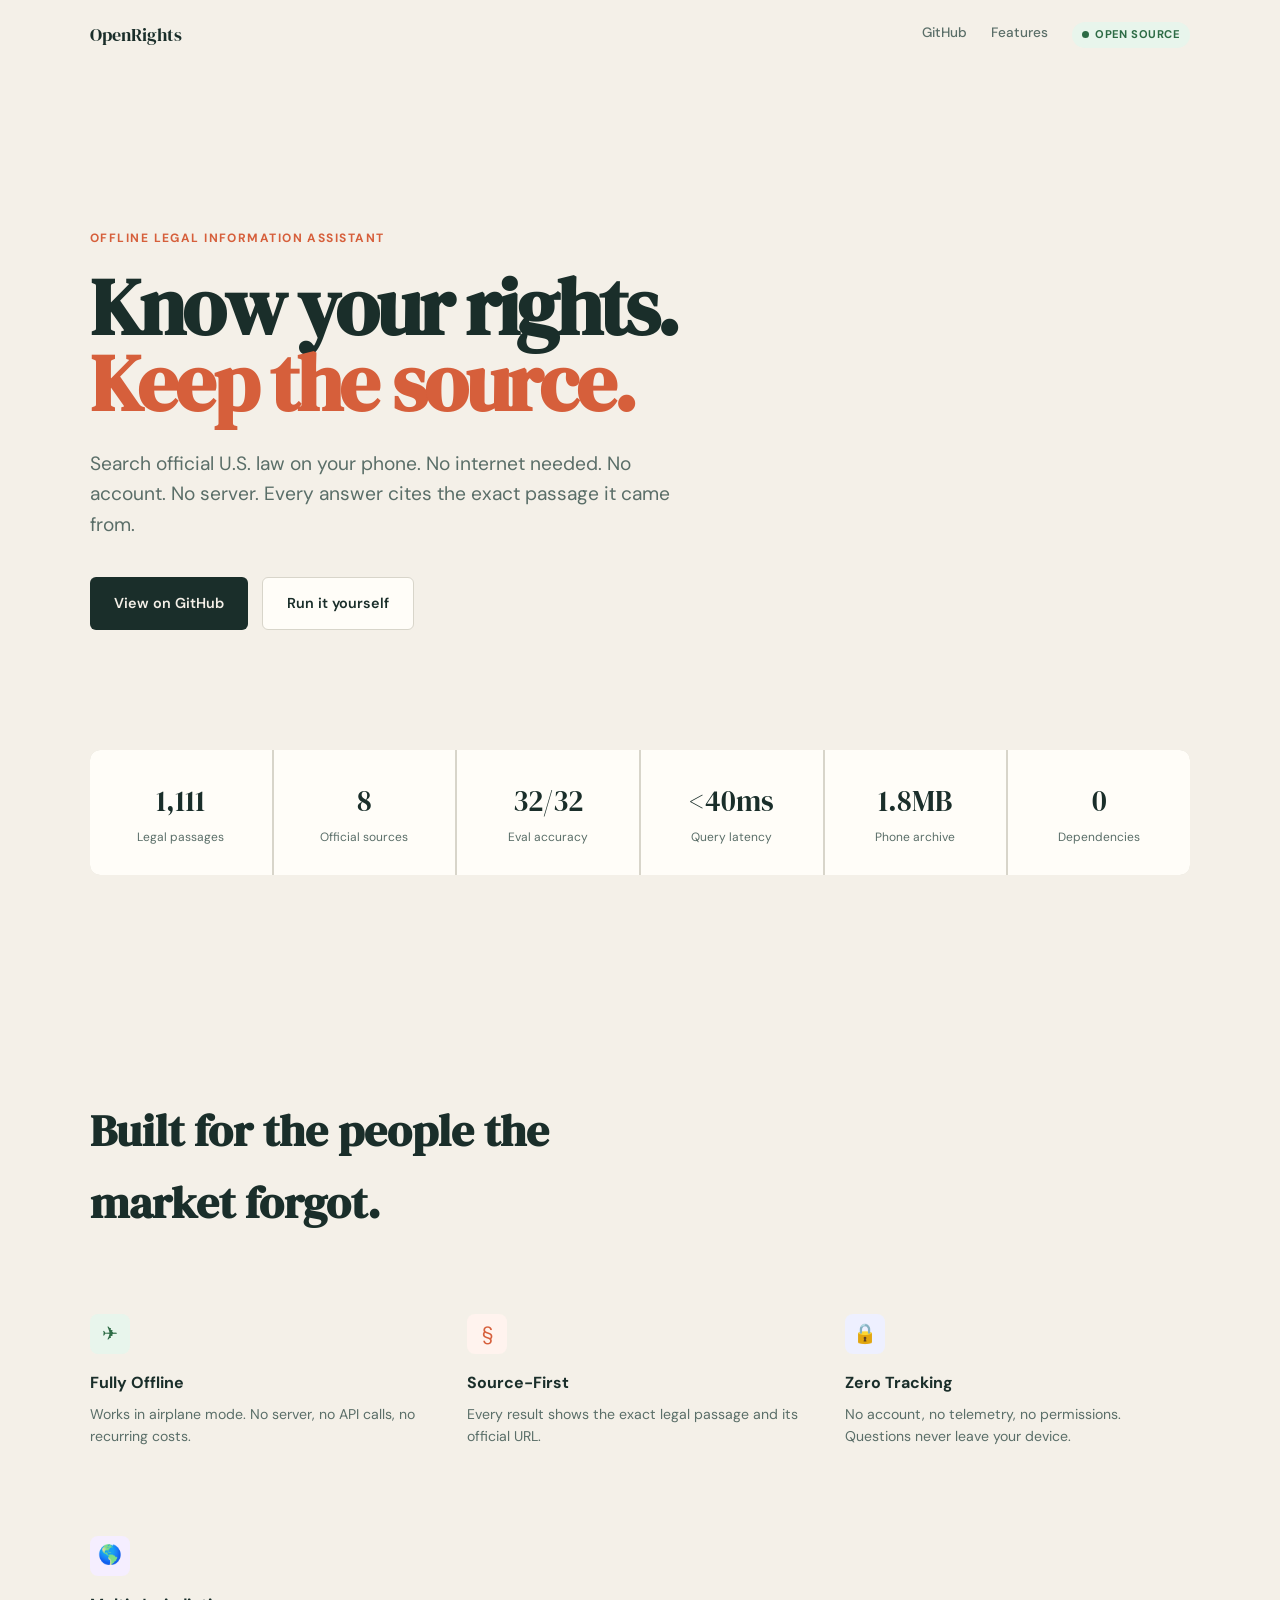
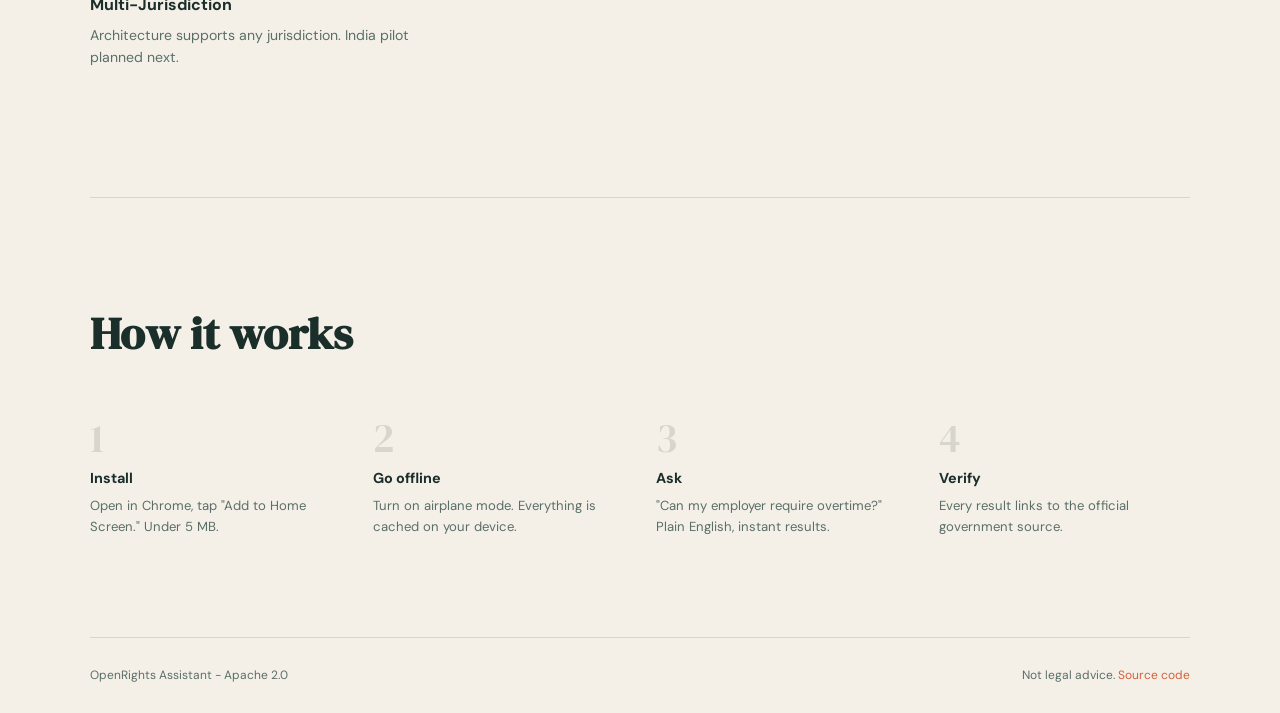
==== docs/index.html @ 6da17aef "Improve result quality: smaller chunks, plain-language FAQs, keyword highlighting - Reduce chunk siz" ====
<!doctype html>
<html lang="en">
<head>
<meta charset="utf-8">
<meta name="viewport" content="width=device-width, initial-scale=1">
<title>OpenRights Assistant - Offline Legal Information</title>
<link rel="preconnect" href="https://fonts.googleapis.com">
<link href="https://fonts.googleapis.com/css2?family=DM+Sans:ital,opsz,wght@0,9..40,400;0,9..40,500;0,9..40,700;1,9..40,400&family=DM+Serif+Display&display=swap" rel="stylesheet">
<style>
*{box-sizing:border-box;margin:0}
:root{--ink:#1a2e2a;--muted:#5a6e68;--paper:#f4f0e8;--surface:#fffdf8;--line:#d8d5ca;--accent:#d65f3b;--accent-light:#fff3ee;--green:#2d6b45;--green-light:#e8f5ec}
html{scroll-behavior:smooth}
body{background:var(--paper);color:var(--ink);font-family:'DM Sans',system-ui,sans-serif;-webkit-font-smoothing:antialiased;line-height:1.6}
a{color:var(--accent);text-decoration:none}
a:hover{text-decoration:underline}
.wrap{width:min(100% - 48px, 1100px);margin:0 auto}
nav{padding:20px 0;display:flex;justify-content:space-between;align-items:center}
nav .logo{font-family:'DM Serif Display',serif;font-size:1.15rem;color:var(--ink)}
nav .links{display:flex;gap:24px;font-size:0.85rem;font-weight:500;color:var(--muted)}
nav .links a{color:var(--muted)}
nav .links a:hover{color:var(--ink)}
.badge{display:inline-flex;align-items:center;gap:6px;background:var(--green-light);color:var(--green);padding:4px 10px;border-radius:20px;font-size:0.7rem;font-weight:700;letter-spacing:0.04em;text-transform:uppercase}
.badge i{width:7px;height:7px;background:var(--green);border-radius:50%;display:block}
.hero{padding:clamp(80px,14vw,160px) 0 clamp(60px,10vw,120px);max-width:800px}
.hero .eyebrow{font-size:0.75rem;font-weight:700;letter-spacing:0.12em;text-transform:uppercase;color:var(--accent);margin-bottom:20px}
.hero h1{font-family:'DM Serif Display',serif;font-size:clamp(2.8rem,7vw,5rem);line-height:0.95;letter-spacing:-0.035em;margin-bottom:28px}
.hero h1 em{color:var(--accent);font-style:normal}
.hero .lead{font-size:clamp(1rem,2vw,1.2rem);color:var(--muted);max-width:580px;margin-bottom:36px}
.cta-row{display:flex;gap:14px;flex-wrap:wrap}
.btn{display:inline-flex;align-items:center;gap:8px;padding:14px 24px;border-radius:6px;font-size:0.9rem;font-weight:600;transition:transform 0.1s}
.btn:hover{text-decoration:none;transform:translateY(-1px)}
.btn-primary{background:var(--ink);color:var(--paper)}
.btn-secondary{background:var(--surface);color:var(--ink);border:1px solid var(--line)}
.stats{display:grid;grid-template-columns:repeat(auto-fit,minmax(140px,1fr));gap:2px;background:var(--line);border-radius:10px;overflow:hidden;margin-bottom:clamp(60px,10vw,120px)}
.stat{background:var(--surface);padding:28px 24px;text-align:center}
.stat .num{font-family:'DM Serif Display',serif;font-size:1.8rem;color:var(--ink)}
.stat .label{font-size:0.75rem;color:var(--muted);margin-top:4px}
.features{padding:clamp(60px,10vw,100px) 0}
.features h2{font-family:'DM Serif Display',serif;font-size:clamp(1.8rem,4vw,2.8rem);margin-bottom:48px;max-width:500px}
.feat-grid{display:grid;grid-template-columns:repeat(auto-fit,minmax(260px,1fr));gap:32px}
.feat{padding:28px 0}
.feat .icon{width:40px;height:40px;border-radius:8px;display:flex;align-items:center;justify-content:center;margin-bottom:16px;font-size:1.2rem}
.feat .icon.off{background:var(--green-light);color:var(--green)}
.feat .icon.src{background:var(--accent-light);color:var(--accent)}
.feat .icon.prv{background:#eef0ff;color:#4355a0}
.feat .icon.glb{background:#f5eeff;color:#7044a0}
.feat h3{font-size:1rem;font-weight:700;margin-bottom:8px}
.feat p{font-size:0.88rem;color:var(--muted);line-height:1.55}
.how{padding:clamp(60px,10vw,100px) 0;border-top:1px solid var(--line)}
.how h2{font-family:'DM Serif Display',serif;font-size:clamp(1.8rem,4vw,2.8rem);margin-bottom:48px}
.steps{display:grid;grid-template-columns:repeat(auto-fit,minmax(200px,1fr));gap:32px;counter-reset:step}
.step{counter-increment:step}
.step::before{content:counter(step);font-family:'DM Serif Display',serif;font-size:2.5rem;color:var(--line);line-height:1}
.step h4{font-size:0.9rem;font-weight:700;margin:8px 0 6px}
.step p{font-size:0.82rem;color:var(--muted);line-height:1.55}
footer{padding:28px 0;border-top:1px solid var(--line);display:flex;justify-content:space-between;flex-wrap:wrap;gap:12px;font-size:0.75rem;color:var(--muted)}
footer a{color:var(--accent)}
@media(max-width:600px){nav .links{gap:14px}.stats{grid-template-columns:repeat(2,1fr)}.cta-row{flex-direction:column}.btn{justify-content:center}}
</style>
</head>
<body>
<div class="wrap">
<nav><span class="logo">OpenRights</span><div class="links"><a href="https://github.com/Steel84/openrights-assistant">GitHub</a><a href="#features">Features</a><span class="badge"><i></i>Open Source</span></div></nav>
<section class="hero"><p class="eyebrow">Offline Legal Information Assistant</p><h1>Know your rights.<br><em>Keep the source.</em></h1><p class="lead">Search official U.S. law on your phone. No internet needed. No account. No server. Every answer cites the exact passage it came from.</p><div class="cta-row"><a href="https://github.com/Steel84/openrights-assistant" class="btn btn-primary">View on GitHub</a><a href="https://github.com/Steel84/openrights-assistant/blob/main/RUNNING.md" class="btn btn-secondary">Run it yourself</a></div></section>
<div class="stats"><div class="stat"><div class="num">1,111</div><div class="label">Legal passages</div></div><div class="stat"><div class="num">8</div><div class="label">Official sources</div></div><div class="stat"><div class="num">32/32</div><div class="label">Eval accuracy</div></div><div class="stat"><div class="num">&lt;40ms</div><div class="label">Query latency</div></div><div class="stat"><div class="num">1.8MB</div><div class="label">Phone archive</div></div><div class="stat"><div class="num">0</div><div class="label">Dependencies</div></div></div>
<section class="features" id="features"><h2>Built for the people the market forgot.</h2><div class="feat-grid"><div class="feat"><div class="icon off">&#9992;</div><h3>Fully Offline</h3><p>Works in airplane mode. No server, no API calls, no recurring costs.</p></div><div class="feat"><div class="icon src">&#167;</div><h3>Source-First</h3><p>Every result shows the exact legal passage and its official URL.</p></div><div class="feat"><div class="icon prv">&#128274;</div><h3>Zero Tracking</h3><p>No account, no telemetry, no permissions. Questions never leave your device.</p></div><div class="feat"><div class="icon glb">&#127758;</div><h3>Multi-Jurisdiction</h3><p>Architecture supports any jurisdiction. India pilot planned next.</p></div></div></section>
<section class="how" id="how"><h2>How it works</h2><div class="steps"><div class="step"><h4>Install</h4><p>Open in Chrome, tap "Add to Home Screen." Under 5 MB.</p></div><div class="step"><h4>Go offline</h4><p>Turn on airplane mode. Everything is cached on your device.</p></div><div class="step"><h4>Ask</h4><p>"Can my employer require overtime?" Plain English, instant results.</p></div><div class="step"><h4>Verify</h4><p>Every result links to the official government source.</p></div></div></section>
<footer><span>OpenRights Assistant - Apache 2.0</span><span>Not legal advice. <a href="https://github.com/Steel84/openrights-assistant">Source code</a></span></footer>
</div>
</body>
</html>
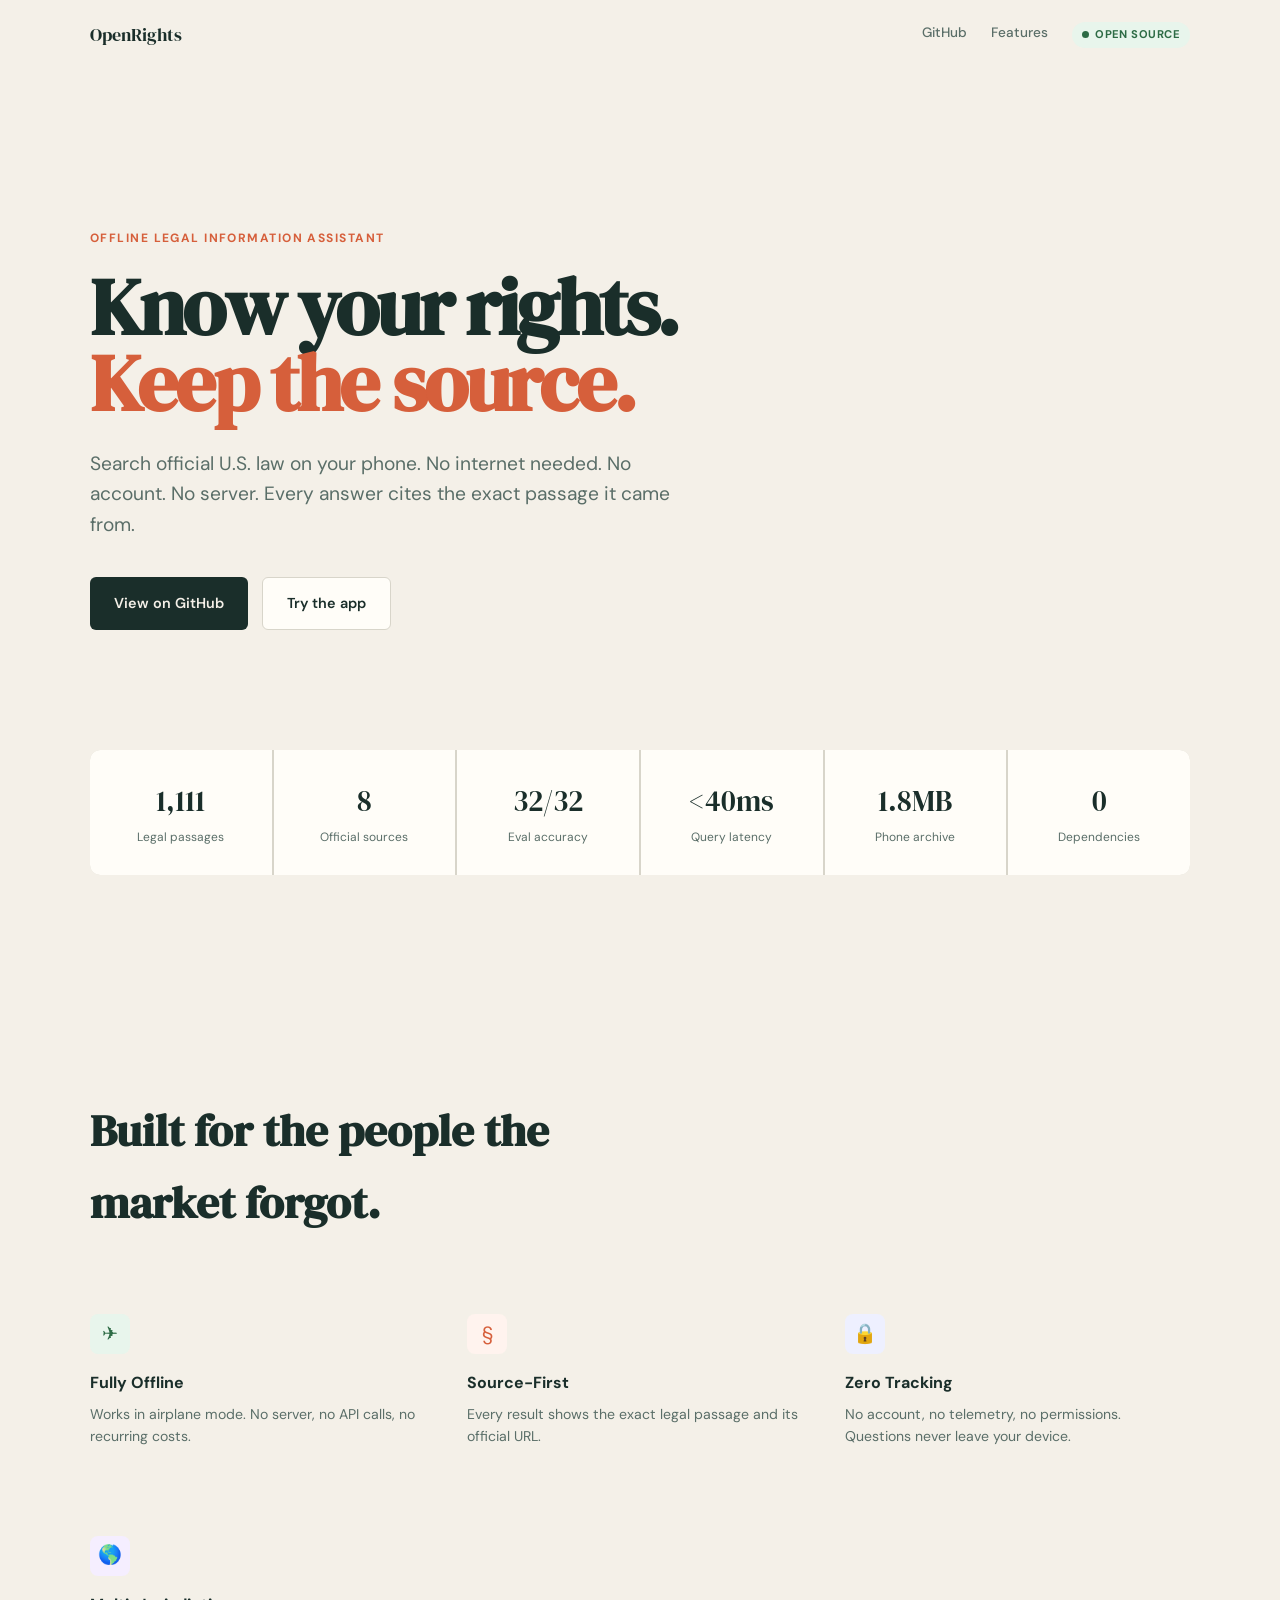
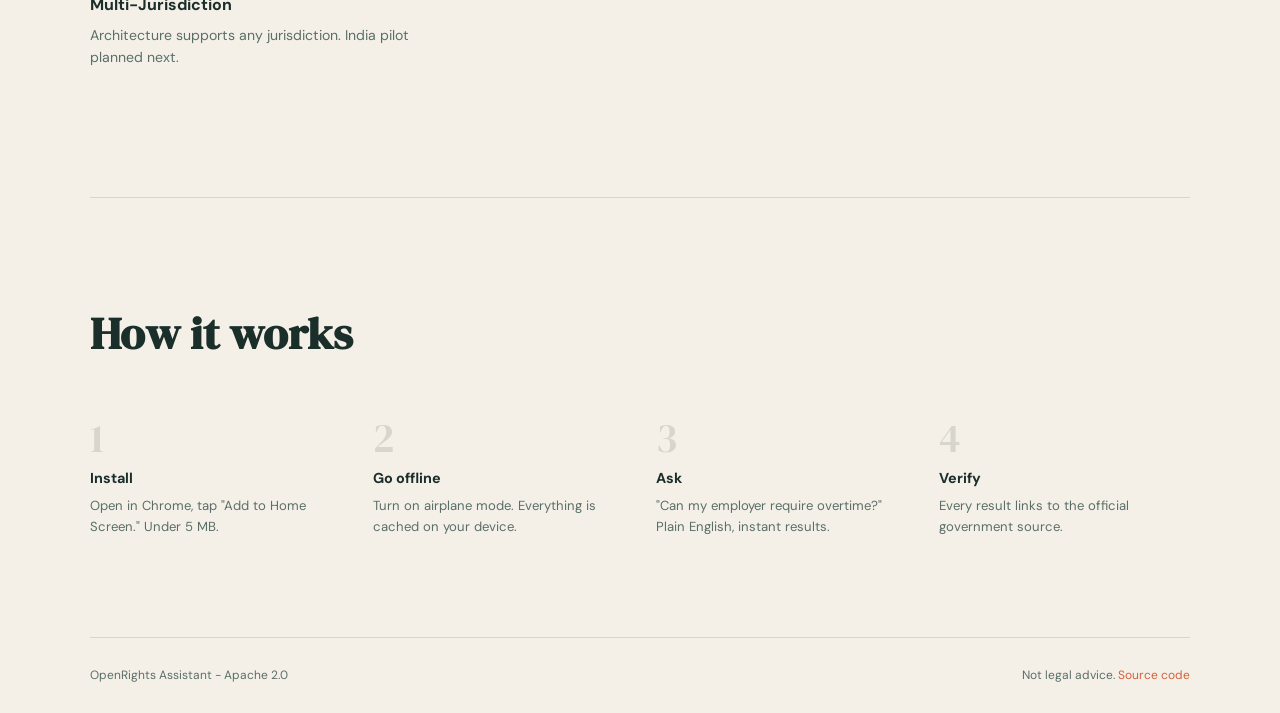
==== commit e44ce5bd: "deploy: add PWA to GitHub Pages (docs/app/) - Copy app to docs/app/ for GitHub Pages serving - Landi" ====
--- a/docs/index.html
+++ b/docs/index.html
@@ -61,7 +61,7 @@
 <body>
 <div class="wrap">
 <nav><span class="logo">OpenRights</span><div class="links"><a href="https://github.com/Steel84/openrights-assistant">GitHub</a><a href="#features">Features</a><span class="badge"><i></i>Open Source</span></div></nav>
-<section class="hero"><p class="eyebrow">Offline Legal Information Assistant</p><h1>Know your rights.<br><em>Keep the source.</em></h1><p class="lead">Search official U.S. law on your phone. No internet needed. No account. No server. Every answer cites the exact passage it came from.</p><div class="cta-row"><a href="https://github.com/Steel84/openrights-assistant" class="btn btn-primary">View on GitHub</a><a href="https://github.com/Steel84/openrights-assistant/blob/main/RUNNING.md" class="btn btn-secondary">Run it yourself</a></div></section>
+<section class="hero"><p class="eyebrow">Offline Legal Information Assistant</p><h1>Know your rights.<br><em>Keep the source.</em></h1><p class="lead">Search official U.S. law on your phone. No internet needed. No account. No server. Every answer cites the exact passage it came from.</p><div class="cta-row"><a href="https://github.com/Steel84/openrights-assistant" class="btn btn-primary">View on GitHub</a><a href="./app/" class="btn btn-secondary">Try the app</a></div></section>
 <div class="stats"><div class="stat"><div class="num">1,111</div><div class="label">Legal passages</div></div><div class="stat"><div class="num">8</div><div class="label">Official sources</div></div><div class="stat"><div class="num">32/32</div><div class="label">Eval accuracy</div></div><div class="stat"><div class="num">&lt;40ms</div><div class="label">Query latency</div></div><div class="stat"><div class="num">1.8MB</div><div class="label">Phone archive</div></div><div class="stat"><div class="num">0</div><div class="label">Dependencies</div></div></div>
 <section class="features" id="features"><h2>Built for the people the market forgot.</h2><div class="feat-grid"><div class="feat"><div class="icon off">&#9992;</div><h3>Fully Offline</h3><p>Works in airplane mode. No server, no API calls, no recurring costs.</p></div><div class="feat"><div class="icon src">&#167;</div><h3>Source-First</h3><p>Every result shows the exact legal passage and its official URL.</p></div><div class="feat"><div class="icon prv">&#128274;</div><h3>Zero Tracking</h3><p>No account, no telemetry, no permissions. Questions never leave your device.</p></div><div class="feat"><div class="icon glb">&#127758;</div><h3>Multi-Jurisdiction</h3><p>Architecture supports any jurisdiction. India pilot planned next.</p></div></div></section>
 <section class="how" id="how"><h2>How it works</h2><div class="steps"><div class="step"><h4>Install</h4><p>Open in Chrome, tap "Add to Home Screen." Under 5 MB.</p></div><div class="step"><h4>Go offline</h4><p>Turn on airplane mode. Everything is cached on your device.</p></div><div class="step"><h4>Ask</h4><p>"Can my employer require overtime?" Plain English, instant results.</p></div><div class="step"><h4>Verify</h4><p>Every result links to the official government source.</p></div></div></section>
